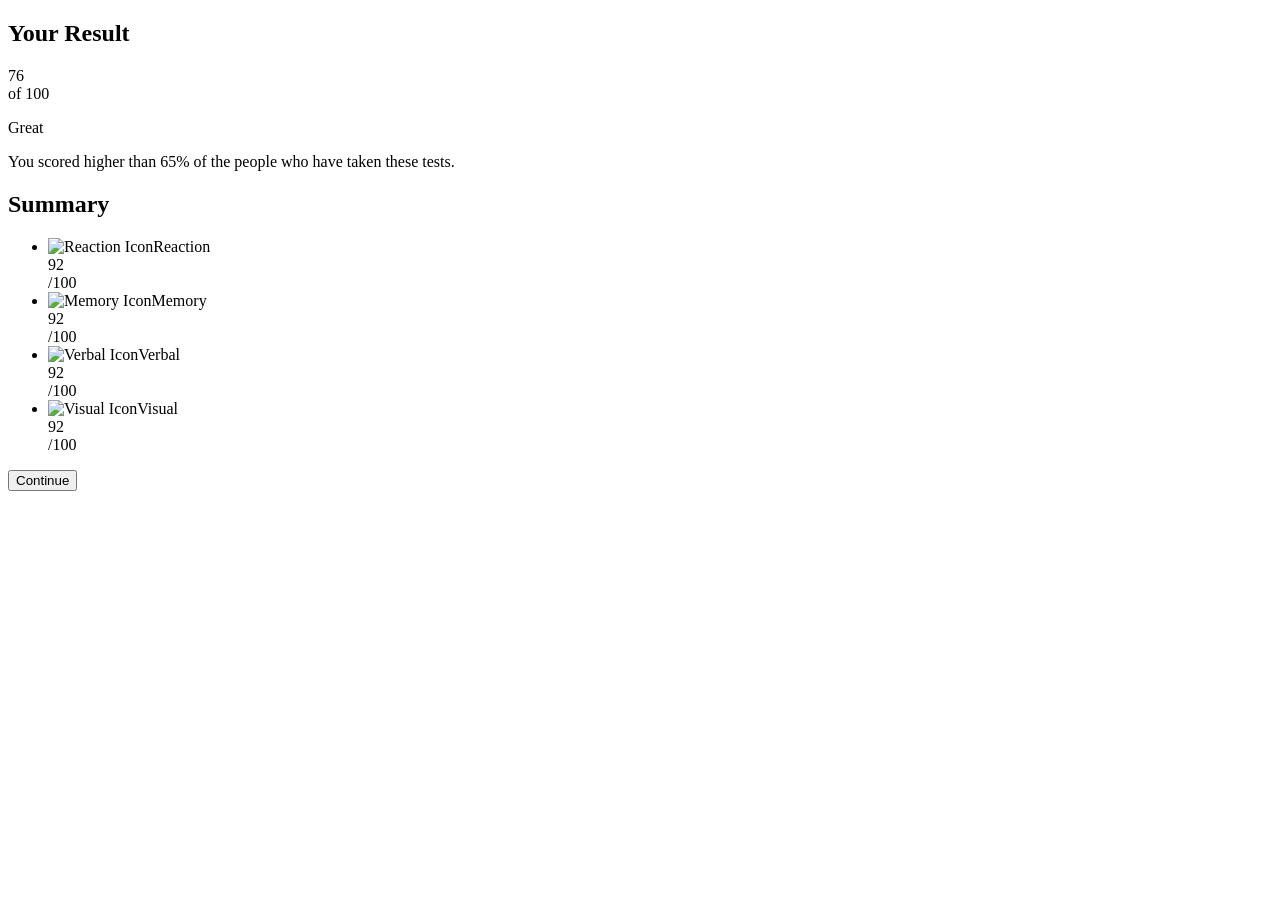
==== Task2/index.html @ 31eb271d "code" ====
<!DOCTYPE html>
<html lang="en">

<head>
    <meta charset="UTF-8">
    <meta name="viewport" content="width=device-width, initial-scale=1.0">
    <title>Document</title>
    <link rel="icon" href="/Public/images/favicon-32x32.png" type="image/x-icon">
    <link rel="preconnect" href="https://fonts.googleapis.com">
    <link rel="preconnect" href="https://fonts.gstatic.com" crossorigin>
    <link
        href="https://fonts.googleapis.com/css2?family=Fraunces:ital,opsz,wght@0,9..144,100..900;1,9..144,100..900&family=Hanken+Grotesk:ital,wght@0,100..900;1,100..900&family=Montserrat:ital,wght@0,100..900;1,100..900&display=swap"
        rel="stylesheet">
    <link rel="stylesheet" href="/styles.css">
</head>

<body>
    <main>
        <div class="container">
            <section class="section1">
                <h1 class="title1">Your Result</h1>
                <div class="circle">
                    <div class="total-score">76</div>
                    <div class="out-of-score">of 100</div>
                </div>
                <p class="grade">Great</p>
                <p class="feedback">You scored higher than 65% of the people who have taken these tests.</p>
            </section>

            <section class="section2">
                <h2 class="title2">
                    Summary
                </h2>
                <ul class="list">
                    <li class="reaction">
                        <div class="category">
                            <img src="/Public/images/icon-reaction.svg" alt="Reaction Icon">Reaction
                        </div>
                        <div class="score">92 <div class="max-score">/100</div>
                    </li>
                    <li class="memory">
                        <div class="category"> <img src="/Public/images/icon-memory.svg" alt="Memory Icon">Memory</div>
                        <div class="score">92 <div class="max-score">/100</div>
                        </div>
                    </li>
                    <li class="verbal">
                        <div class="category"><img src="/Public/images/icon-verbal.svg" alt="Verbal Icon">Verbal
                        </div>
                        <div class="score">92 <div class="max-score">/100</div>
                        </div>
                    </li>
                    <li class="visual">
                        <div class="category"><img src="/Public/images/icon-visual.svg" alt="Visual Icon">Visual
                        </div>
                        <div class="score">92 <div class="max-score">/100</div>
                        </div>
                    </li>
                </ul>
                <button class="btn">Continue</button>
            </section>
        </div>
    </main>
</body>

</html>
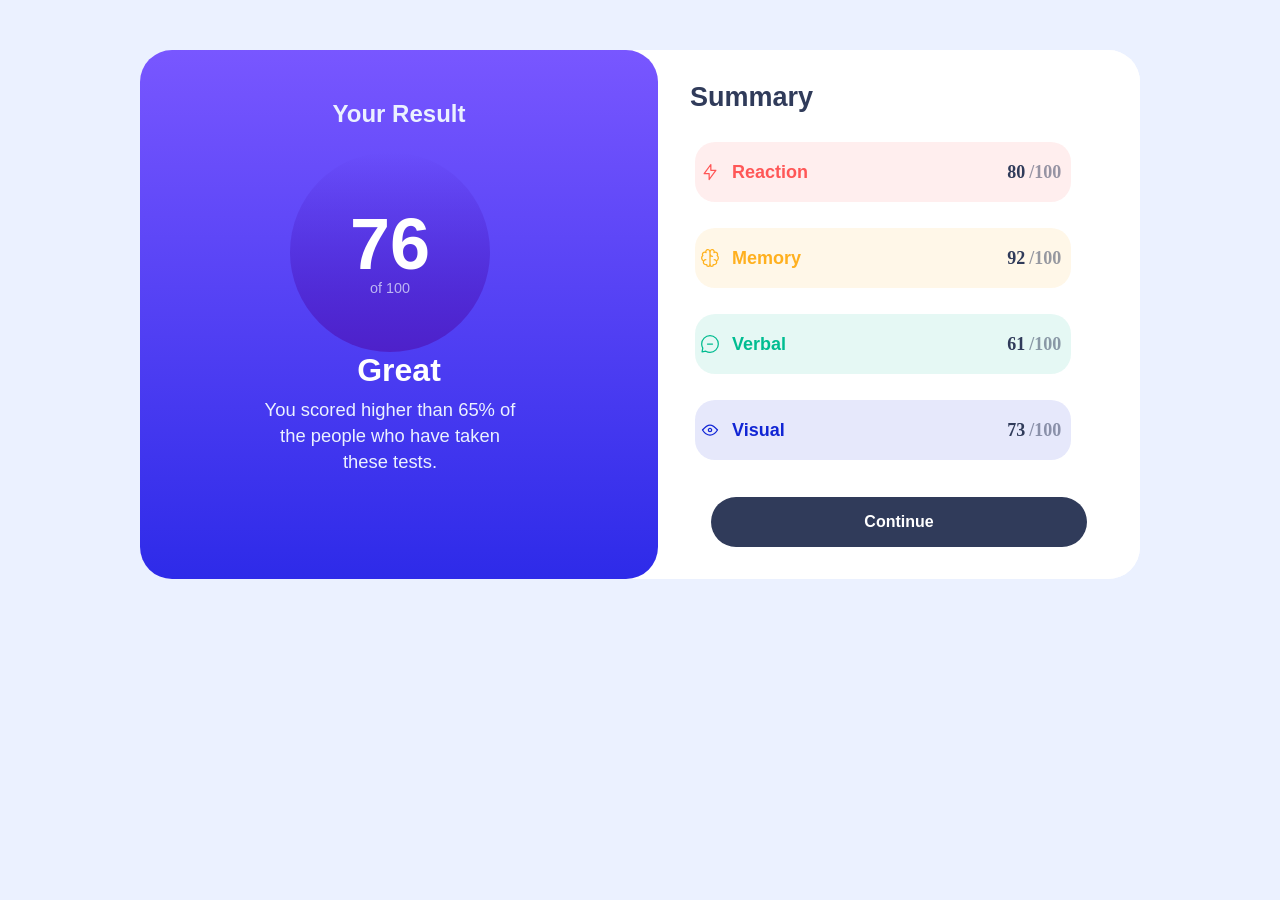
==== commit 0ae1fdbc: "code add" ====
--- a/Task2/index.html
+++ b/Task2/index.html
@@ -11,7 +11,7 @@
     <link
         href="https://fonts.googleapis.com/css2?family=Fraunces:ital,opsz,wght@0,9..144,100..900;1,9..144,100..900&family=Hanken+Grotesk:ital,wght@0,100..900;1,100..900&family=Montserrat:ital,wght@0,100..900;1,100..900&display=swap"
         rel="stylesheet">
-    <link rel="stylesheet" href="/styles.css">
+    <link rel="stylesheet" href="/Task2/styles.css">
 </head>
 
 <body>
@@ -34,25 +34,26 @@
                 <ul class="list">
                     <li class="reaction">
                         <div class="category">
-                            <img src="/Public/images/icon-reaction.svg" alt="Reaction Icon">Reaction
+                            <img src="/Task2/Public/images/icon-reaction.svg" alt="Reaction Icon">Reaction
                         </div>
-                        <div class="score">92 <div class="max-score">/100</div>
+                        <div class="score">80 <div class="max-score">/100</div>
                     </li>
                     <li class="memory">
-                        <div class="category"> <img src="/Public/images/icon-memory.svg" alt="Memory Icon">Memory</div>
+                        <div class="category"> <img src="/Task2/Public/images/icon-memory.svg" alt="Memory Icon">Memory
+                        </div>
                         <div class="score">92 <div class="max-score">/100</div>
                         </div>
                     </li>
                     <li class="verbal">
-                        <div class="category"><img src="/Public/images/icon-verbal.svg" alt="Verbal Icon">Verbal
+                        <div class="category"><img src="/Task2/Public/images/icon-verbal.svg" alt="Verbal Icon">Verbal
                         </div>
-                        <div class="score">92 <div class="max-score">/100</div>
+                        <div class="score">61 <div class="max-score">/100</div>
                         </div>
                     </li>
                     <li class="visual">
-                        <div class="category"><img src="/Public/images/icon-visual.svg" alt="Visual Icon">Visual
+                        <div class="category"><img src="/Task2/Public/images/icon-visual.svg" alt="Visual Icon">Visual
                         </div>
-                        <div class="score">92 <div class="max-score">/100</div>
+                        <div class="score">73<div class="max-score">/100</div>
                         </div>
                     </li>
                 </ul>
--- a/Task2/styles.css
+++ b/Task2/styles.css
@@ -0,0 +1,284 @@
+:root {
+    --danger-red: hsl(0, 100%, 67%);
+    --warning-Orangey: hsl(39, 100%, 56%);
+    --success-Green: hsl(166, 100%, 37%);
+    --secondary-blue: hsl(234, 85%, 45%);
+
+
+    --slate-blue-background: hsl(252, 100%, 67%);
+    --royal-blue-background: hsl(241, 81%, 54%);
+    --violet-blue-circle: hsla(256, 72%, 46%, 1);
+    --persian-blue-circle: hsla(241, 72%, 46%, 0);
+
+    --primery-White: hsl(0, 0%, 100%);
+    --Pale-blue: hsl(221, 100%, 96%);
+    --light-lavender: hsl(241, 100%, 89%);
+    --dark-gray-blue: hsl(224, 30%, 27%);
+
+    --ff-base: 'Hanken Grotesk', sans-serif;
+}
+
+* {
+    margin: 0;
+    padding: 0;
+    box-sizing: border-box;
+}
+
+body {
+    font-size: 18px;
+    background: var(--Pale-blue);
+
+}
+
+main {
+    max-width: 100%;
+    display: flex;
+    justify-content: center;
+    align-items: center;
+}
+
+.container {
+    max-width: 100%;
+    background: var(--primery-White);
+    display: flex;
+    flex-direction: column;
+    text-align: center;
+    border-radius: 2rem 2rem;
+}
+
+.section1 {
+    width: 100%;
+    background: linear-gradient(var(--slate-blue-background), var(--royal-blue-background));
+    color: var(--Light-lavender);
+    border-radius: 0rem 0rem 2rem 2rem;
+    padding: 50px;
+}
+
+.circle {
+    width: 200px;
+    height: 200px;
+    border-radius: 100px;
+    background: linear-gradient(var(--persian-blue-circle), var(--violet-blue-circle));
+    display: flex;
+    flex-direction: column;
+    justify-content: center;
+    align-content: center;
+}
+
+.title1 {
+    font-size: 1.1rem;
+    font-weight: 700;
+    margin-bottom: 1.5rem;
+    color: var(--Pale-blue);
+    font-family: var(--ff-base);
+}
+
+.total-score {
+    font-size: 3.5rem;
+    font-weight: 800;
+    background-color: var(--persian-blue-circle);
+    color: var(--primery-White);
+    font-family: var(--ff-base);
+    line-height: 1;
+}
+
+.out-of-score {
+    font-size: 0.9rem;
+    opacity: 0.7;
+    font-family: var(--ff-base);
+    color: var(--Pale-blue);
+}
+
+.grade {
+    font-size: 1.7rem;
+    font-weight: 700;
+    font-family: var(--ff-base);
+    color: var(--primery-White);
+    margin-bottom: 0.5rem;
+}
+
+.feedback {
+    font-size: 0.95rem;
+    line-height: 1.4;
+    max-width: 260px;
+    margin: 0;
+    color: var(--Pale-blue);
+    font-family: var(--ff-base);
+}
+
+.section2 {
+    border-radius: 2rem;
+    padding: 2rem;
+    height: auto;
+    background: var(--primery-White);
+    color: var(--persian-blue-circle);
+}
+
+.title2 {
+    font-weight: 700px;
+    margin-bottom: 1.5rem;
+    text-align: left;
+    color: var(--dark-gray-blue);
+    font-family: var(--ff-base);
+}
+
+.list {
+    list-style: none;
+    display: flex;
+    flex-direction: column;
+    gap: 1rem;
+    margin-bottom: 2rem;
+}
+
+li {
+    width: 250px;
+    height: 60px;
+    padding: 5px;
+    border-radius: 20px;
+}
+
+.category {
+    display: flex;
+    align-items: center;
+    gap: 0.75rem;
+    font-weight: 800;
+    font-family: var(--ff-base);
+}
+
+.reaction {
+    width: 90%;
+    background: hsla(0, 100%, 67%, 0.1);
+    color: var(--danger-red);
+    max-width: 900px;
+    display: flex;
+    float: left;
+    margin: 5px;
+    justify-content: space-between;
+    align-content: center;
+}
+
+.memory {
+    width: 90%;
+    max-width: 900px;
+    display: flex;
+    float: left;
+    margin: 5px;
+    justify-content: space-between;
+    align-content: center;
+    background: hsla(39, 100%, 56%, 0.1);
+    color: var(--warning-Orangey);
+}
+
+.verbal {
+    width: 90%;
+    max-width: 900px;
+    display: flex;
+    float: left;
+    margin: 5px;
+    justify-content: space-between;
+    align-content: center;
+    background: hsla(166, 100%, 37%, 0.1);
+    color: var(--success-Green);
+}
+
+.visual {
+    width: 90%;
+    max-width: 900px;
+    display: flex;
+    float: left;
+    margin: 5px;
+    justify-content: space-between;
+    align-content: center;
+    background: hsla(234, 85%, 45%, 0.1);
+    color: var(--secondary-blue);
+}
+
+.score {
+    font-weight: 700;
+    padding: 5px;
+    display: flex;
+    justify-content: center;
+    align-items: center;
+    color: var(--dark-gray-blue);
+}
+
+.score .max-score {
+    opacity: 0.5;
+    margin-left: 0.25rem;
+}
+
+.btn {
+    background-color: var(--dark-gray-blue);
+    color: var(--primery-White);
+    border: none;
+    padding: 1rem;
+    border-radius: 2rem;
+    font-size: 1rem;
+    font-weight: 700;
+    cursor: pointer;
+    width: 90%;
+    transition: background-color 0.3s ease;
+}
+
+.btn:hover {
+    background: var(--slate-blue-background);
+}
+
+@media (min-width: 768px) {
+    body {
+        height: 300px;
+        width: 100%;
+        border-radius: 2rem 2rem;
+        padding-top: 50px;
+    }
+
+    .main {
+        width: 100%;
+        padding-top: 50px;
+    }
+
+    .container {
+        flex-direction: row;
+        justify-content: center;
+        align-content: center;
+        width: 100%;
+        max-width: 1000px;
+        border-radius: 2rem 2rem;
+    }
+
+    .section1 {
+        flex: 1;
+        border-radius: 2rem;
+
+    }
+
+    .title1 {
+        font-size: 1.5rem;
+    }
+
+    .circle {
+        width: 200px;
+        height: 200px;
+        margin-left: 100px;
+    }
+
+    .total-score {
+        font-size: 4.5rem;
+        justify-content: center;
+        align-content: center;
+    }
+
+    .grade {
+        font-size: 2rem;
+    }
+
+    .feedback {
+        font-size: 1.15rem;
+        margin-left: 70px;
+    }
+
+    .section2 {
+        flex: 1;
+    }
+
+}
